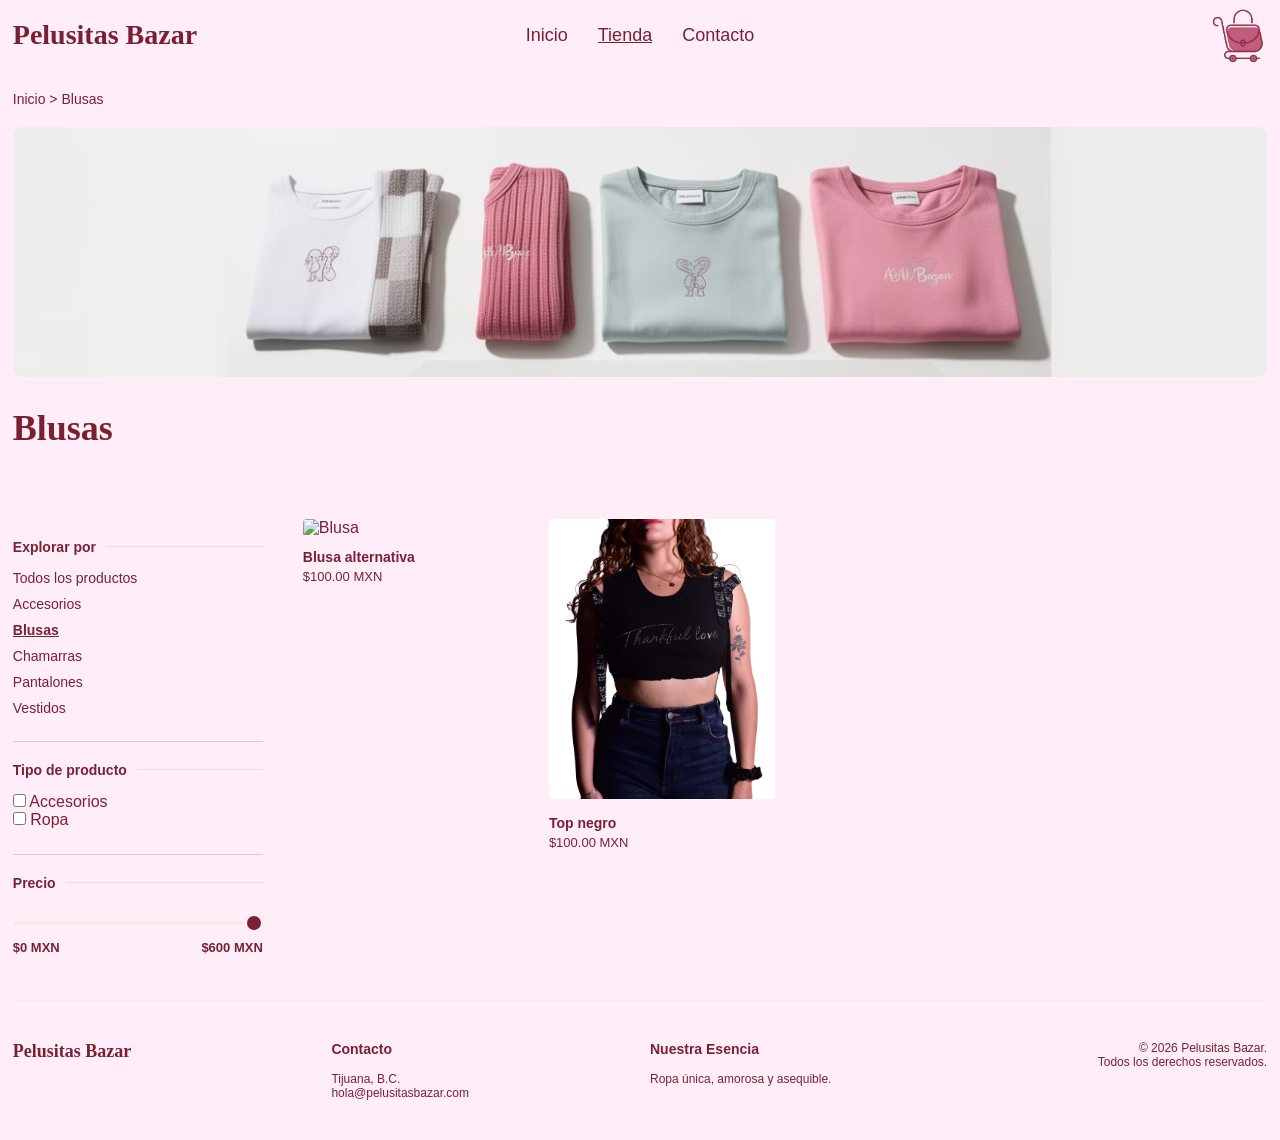
==== blusas.html @ 2b67fabf "Archivos Archivos" ====
<!DOCTYPE html>
<html>
<head>
    <meta charset="utf-8">
    <title>Blusas - Pelusitas Bazar</title>
    <link rel="stylesheet" href="estilos.css">
</head>
<body>
    <div id="container">
        <header class="header-moderno">
            <div class="logo-nav"><a href="index.html" style="text-decoration: none; color: #7a2035; font-size: 28px; font-weight: bold; font-family: 'Playfair Display', serif;">Pelusitas Bazar</a></div>
            <nav class="menu-central">
                <ul>
                    <li><a href="index.html">Inicio</a></li>
                    <li><a href="vestidos.html" style="text-decoration: underline;">Tienda</a></li>
                    <li><a href="contacto.html">Contacto</a></li>
                </ul>
            </nav>
            <div class="iconos-nav">
                <a href="javascript:void(0)" onclick="abrirCarrito()"><img src="img/icono-carrito.png" alt="Carrito" class="img-icono-carrito"></a>
            </div>
        </header>

        <div style="padding: 20px 0; text-align: left;">
            <p style="font-size: 14px; color: #7a2035; margin-bottom: 20px;">Inicio &gt; Blusas</p>
            <div style="width: 100%; height: 250px; overflow: hidden; border-radius: 8px; margin-bottom: 30px;">
                <img src="img/Bannertienda.jpg" alt="Colección Blusas" style="width: 100%; height: 100%; object-fit: cover;">
            </div>
            <h1 style="color: #7a2035; font-family: 'Playfair Display'; font-size: 36px; font-weight: bold; margin-bottom: 10px;">Blusas</h1>
        </div>

        <div class="tienda-layout">
            <aside class="sidebar-filtros">
                <div class="filtro-seccion" style="border-top: none;">
                    <h4>Explorar por</h4>
                    <ul>
                        <li><a href="tienda.html">Todos los productos</a></li>
                        <li><a href="accesorios.html">Accesorios</a></li>
                        <li><a href="blusas.html" class="activo">Blusas</a></li>
                        <li><a href="chamarras.html">Chamarras</a></li>
                        <li><a href="pantalones.html">Pantalones</a></li>
                        <li><a href="vestidos.html">Vestidos</a></li>
                    </ul>
                </div>
                <div class="filtro-seccion">
                    <h4>Tipo de producto</h4>
                    <label><input type="checkbox" class="filtro-cat" value="Accesorios" onchange="aplicarFiltros()"> Accesorios</label><br>
                    <label><input type="checkbox" class="filtro-cat" value="Ropa" onchange="aplicarFiltros()"> Ropa</label>
                </div>
                <div class="filtro-seccion">
                    <h4>Precio</h4>
                    <input type="range" id="rangoPrecio" min="0" max="600" value="600" oninput="aplicarFiltros()">
                    <div class="precios-label"><span>$0 MXN</span><span id="valorPrecio">$600 MXN</span></div>
                </div>
            </aside>

            <main style="flex: 1;">
                <div class="productos-grid" id="grid-productos">
                    <article class="articulo-producto" data-categoria="Ropa" data-precio="100" onclick="verDetalle('Blusa con diseño alternativo', 100.00, 'img/Blusaalter1.jpg', 'Hermosa blusa, ideal para mantenerte fresca y con estilo en días cálidos.')">
                        <img src="img/Blusaalter1.jpg" class="img-producto" alt="Blusa">
                      <h2>Blusa alternativa&nbsp;</h2>
                        <p class="precio">$100.00 MXN</p>
                    </article>

                  <article class="articulo-producto" data-categoria="Ropa" data-precio="100" onclick="verDetalle('Top negro', 100.00, 'img/Top1.jpg', 'Top perfecto para un look casual.')">
                        <img src="img/Top1.jpg" class="img-producto" alt="Top">
                      <h2>Top negro&nbsp;</h2>
                        <p class="precio">$100.00 MXN</p>
                    </article>
                </div>
            </main>
        </div>

        <footer class="footer-moderno">
            <div class="footer-col" style="font-size: 18px; font-weight: bold; font-family: 'Playfair Display', serif;">Pelusitas Bazar</div>
            <div class="footer-col"><h4>Contacto</h4><p>Tijuana, B.C.</p><p>hola@pelusitasbazar.com</p></div>
            <div class="footer-col"><h4>Nuestra Esencia</h4><p>Ropa única, amorosa y asequible.</p></div>
            <div class="footer-col" style="text-align: right;"><p>&copy; 2026 Pelusitas Bazar.<br>
              Todos los derechos reservados.</p>
            </div>
        </footer>
    </div>

    <div id="modalProducto" class="modal-producto"><div class="modal-contenido"><span class="cerrar-modal" onclick="cerrarModal()">&times;</span><div class="modal-imagen"><img id="imgModal" src="#" alt=""></div><div class="modal-info"><h2 id="tituloModal"></h2><p id="precioModal"></p><div class="cantidad-selector"><span>Cantidad *</span><input type="number" value="1" min="1"></div><button class="btn-comprar" id="btnAgregarModal">Agregar al carrito</button><button class="btn-comprar" style="background-color: #4b1220;" onclick="cerrarModal(); abrirCarrito();">Ver mi carrito</button><p id="descModal" style="font-size:14px; margin-top:20px; color:#666;"></p></div></div></div><div id="fondo-oscuro" class="fondo-oscuro" onclick="cerrarCarrito()"></div><div id="carrito-lateral"><button class="btn-cerrar-carrito" onclick="cerrarCarrito()">✖</button><h2 style="text-align:center; color:#7a2035;">Tu Carrito</h2><ul id="lista-carrito" style="list-style:none; padding:20px;"></ul><p style="text-align:center;"><strong>Total: $<span id="total-carrito">0</span> MXN</strong></p><button onclick="vaciarCarrito()" style="width:100%; padding:10px; background:none; border:1px solid #7a2035; color:#7a2035;">Vaciar Carrito</button></div><a id="btn-whatsapp" href="#" target="_blank" style="display:none; position:fixed; bottom:30px; right:30px; background:#25D366; color:white; padding:15px 25px; text-decoration:none; border-radius:50px; font-weight:bold; z-index:1000;">🛒 Pagar Pedido</a>
    <script>
        function aplicarFiltros() {
            let slider = document.getElementById("rangoPrecio"); let maxPrecio = parseFloat(slider.value); document.getElementById("valorPrecio").innerText = "$" + maxPrecio + " MXN";
            let checkboxes = document.querySelectorAll(".filtro-cat:checked"); let cats = Array.from(checkboxes).map(cb => cb.value);
            document.querySelectorAll(".articulo-producto").forEach(prod => {
                let precio = parseFloat(prod.getAttribute("data-precio")) || 0; let cat = prod.getAttribute("data-categoria");
                if (precio <= maxPrecio && (cats.length === 0 || cats.includes(cat))) { prod.style.display = "block"; } else { prod.style.display = "none"; }
            });
        }
        let carrito = JSON.parse(localStorage.getItem('miCarritoAW')) || []; let total = parseFloat(localStorage.getItem('miTotalAW')) || 0; let miNumeroDeWhatsApp = "526641811247";
        function verDetalle(n, p, i, d) { document.getElementById("tituloModal").innerText = n; document.getElementById("precioModal").innerText = "$" + p + " MXN"; document.getElementById("imgModal").src = i; document.getElementById("descModal").innerText = d; document.getElementById("btnAgregarModal").onclick = function() { agregarAlCarrito(n, p); cerrarModal(); }; document.getElementById("modalProducto").style.display = "block"; }
        function cerrarModal() { document.getElementById("modalProducto").style.display = "none"; }
        function inicializarPagina() { actualizarCarritoVisual(); if(carrito.length > 0) { prepararWhatsApp(); } }
        function agregarAlCarrito(n, p) { carrito.push({ nombre: n, precio: p }); total += p; localStorage.setItem('miCarritoAW', JSON.stringify(carrito)); localStorage.setItem('miTotalAW', total); actualizarCarritoVisual(); prepararWhatsApp(); abrirCarrito(); }
        function actualizarCarritoVisual() {
            let lista = document.getElementById("lista-carrito"); if (!lista) return; lista.innerHTML = carrito.length === 0 ? "<li>El carrito está vacío</li>" : "";
            for (let i = 0; i < carrito.length; i++) { lista.innerHTML += "<li style='display: flex; justify-content: space-between; margin-bottom: 8px; border-bottom: 1px dashed #c97a8e; padding-bottom: 4px;'><span>" + carrito[i].nombre + "</span><span>$" + carrito[i].precio + "</span></li>"; }
            document.getElementById("total-carrito").innerText = total;
        }
        function vaciarCarrito() { carrito = []; total = 0; localStorage.removeItem('miCarritoAW'); localStorage.removeItem('miTotalAW'); actualizarCarritoVisual(); document.getElementById("btn-whatsapp").style.display = "none"; }
        function prepararWhatsApp() {
            let msg = "Hola Pelusitas Bazar, me gustaría pedir lo siguiente:\n\n"; for (let i = 0; i < carrito.length; i++) { msg += "- " + carrito[i].nombre + " ($" + carrito[i].precio + ")\n"; } msg += "\n*Total estimado: $" + total + " MXN*";
            let btn = document.getElementById("btn-whatsapp"); if(btn) { btn.href = "https://wa.me/" + miNumeroDeWhatsApp + "?text=" + encodeURIComponent(msg); btn.style.display = "block"; }
        }
        function abrirCarrito() { document.getElementById("carrito-lateral").classList.add("abierto"); document.getElementById("fondo-oscuro").classList.add("activo"); }
        function cerrarCarrito() { document.getElementById("carrito-lateral").classList.remove("abierto"); document.getElementById("fondo-oscuro").classList.remove("activo"); }
        inicializarPagina();
    </script>
</body>
</html>
---- estilos.css ----
/* =========================================
   1. RESET Y BASE
========================================= */
* {
    margin: 0;
    padding: 0;
    box-sizing: border-box; 
}

body {
    background-color: #FFEEF8; /* Rosa pastel ultra tenue */
    background-image: none; 
    font-family: 'Helvetica Neue', Helvetica, Arial, sans-serif;
    color: #7a2035; 
}

#container {
    width: 98%; 
    max-width: 100%; 
    margin: 0 auto; 
    background-color: transparent; 
    padding: 0; 
    box-shadow: none; 
    border-radius: 0;
   
}

/* =========================================
   2. ENCABEZADO BOUTIQUE
========================================= */
.header-moderno {
    display: flex;
    justify-content: space-between; 
    align-items: center; 
    padding: 5px 0; 
    border-bottom: none; 
    margin-bottom: 0px; 
    
    /* === LA MAGIA FLOTANTE === */
    position: sticky;
    top: 0; /* Se pega exactamente en el borde superior de la pantalla */
    background-color: #FFEEF8; /* El mismo rosa de tu fondo para tapar lo que pasa por abajo */
    z-index: 1500; /* Se asegura de flotar por encima del banner y el carrusel */
}

/* Obliga al logo a ocupar exactamente la misma cantidad de espacio que el carrito */
.logo-nav {
    flex: 1;
}

/* Obliga al carrito a ocupar el mismo espacio que el logo, pero empuja el icono a la orilla derecha */
.iconos-nav {
    flex: 1;
    display: flex;
    justify-content: flex-end;
}

.menu-central ul {
    display: flex;
    list-style: none;
    gap: 30px; 
}

.menu-central a {
    text-decoration: none;
    color: #7a2035;
    font-size: 18px;
    font-weight: 500;
    transition: opacity 0.3s;
}

.menu-central a:hover {
    opacity: 0.6; 
}

.img-icono-carrito {
    width: 58px; /* Ajusta este número si lo quieres más grande o pequeño */
    height: auto;
    vertical-align: middle;
    transition: transform 0.3s ease; /* Pequeña animación */
}

/* Efecto para que el icono se haga un poquito más grande al pasar el mouse */
.iconos-nav a:hover .img-icono-carrito {
    transform: scale(1.1);
}


/* =========================================
   3. TÍTULOS Y BOTONES GLOBALES
========================================= */
.titulo-seccion {
    color: #7a2035;
    font-size: 28px;
    font-weight: bold;
    margin-bottom: 30px;
    border-bottom: none; 
}

.btn-comprar {
    background-color: #7a2035;
    color: #ffffff;
    border: none;
    padding: 12px 20px;
    cursor: pointer;
    width: 100%; 
    font-size: 14px;
    font-weight: normal; 
    transition: opacity 0.3s;
    border-radius: 4px; 
}

.btn-comprar:hover {
    background-color: #7a2035;
    color: #ffffff;
    opacity: 0.8; 
}

.clearfix {
    clear: both;
}

/* =========================================
   4. PRODUCTOS Y CATEGORÍAS (CUADRÍCULA)
========================================= */
.productos-grid, .categorias-grid {
    display: flex;
    flex-wrap: wrap;
    gap: 20px;
    justify-content: flex-start; 
}

.articulo-producto, .categoria-item {
    width: calc(25% - 15px); /* 4 elementos por fila */
    text-align: left; 
    margin-bottom: 30px;
    text-decoration: none;
    color: #7a2035;
}

.img-producto, .categoria-item img {
    width: 100%;
    height: 280px; 
    object-fit: cover;
    border-radius: 4px; 
    margin-bottom: 12px;
    transition: transform 0.4s ease;
}

.articulo-producto:hover .img-producto, .categoria-item:hover img {
    transform: scale(1.03); /* Efecto zoom suave */
}

.articulo-producto h2, .categoria-item h4 {
    font-size: 14px;
    text-transform: none; 
    font-weight: bold;
    color: #7a2035;
    margin-bottom: 4px;
    letter-spacing: 0;
}

.precio {
    font-size: 13px;
    color: #7a2035;
    font-weight: normal;
    margin-bottom: 10px;
}

/* --- ESTILOS PARA PRENDAS VENDIDAS --- */
.articulo-producto.vendido .img-producto {
    opacity: 0.5;
    filter: grayscale(100%);
}

.articulo-producto.vendido .precio {
    text-decoration: line-through;
    color: #999;
}

.btn-agotado {
    background: #eeeeee;
    color: #888888;
    border: 1px solid #cccccc;
    padding: 12px 0;
    width: 100%; 
    text-transform: uppercase;
    font-size: 11px;
    letter-spacing: 1px;
    font-weight: bold;
    cursor: not-allowed;
    border-radius: 4px;
}

/* =========================================
   5. CARRUSEL INICIO (DESLIZADOR)
========================================= */
.carrusel-wrapper {
    position: relative;
    display: flex;
    align-items: center;
}

.carrusel-contenedor {
    display: flex;
    gap: 20px;
    overflow-x: auto;
    scroll-behavior: smooth;
    flex-wrap: nowrap; 
    width: 100%;
    padding-bottom: 15px; 
    -ms-overflow-style: none; 
    scrollbar-width: none; 
    
    /* MAGIA AQUÍ: Agregamos el efecto imán obligatorio */
    scroll-snap-type: x mandatory; 
}

.carrusel-contenedor::-webkit-scrollbar {
    display: none; 
}

.carrusel-contenedor .categoria-item {
    flex: 0 0 calc(25% - 15px); 
    min-width: 260px; 
    margin-bottom: 0; 
    
    /* MAGIA AQUÍ: Le decimos que el imán atrape el inicio de cada foto */
    scroll-snap-align: start; 
}

.btn-carrusel {
    position: absolute;
    background-color: #fae8eb;
    color: #7a2035;
    border: none;
    border-radius: 50%;
    width: 45px;
    height: 45px;
    font-size: 18px;
    cursor: pointer;
    z-index: 10;
    display: flex;
    justify-content: center;
    align-items: center;
    transition: all 0.3s;
    box-shadow: 0 2px 6px rgba(0,0,0,0.15);
}

.btn-carrusel:hover {
    background-color: #7a2035;
    color: #fff;
}

.btn-carrusel.prev { left: -10px; }
.btn-carrusel.next { right: -10px; }

/* =========================================
   6. CARRITO LATERAL
========================================= */
#carrito-lateral {
    position: fixed;
    top: 0;
    right: -400px; 
    width: 350px;
    height: 100vh;
    background-color: #FFEEF8; 
    box-shadow: -5px 0 15px rgba(0,0,0,0.1);
    z-index: 2000;
    padding: 40px 20px;
    transition: right 0.4s ease; 
    overflow-y: auto;
}

#carrito-lateral.abierto { right: 0; }

.btn-cerrar-carrito {
    position: absolute;
    top: 20px;
    right: 20px;
    background: none;
    border: none;
    font-size: 24px;
    color: #7a2035;
    cursor: pointer;
}

.fondo-oscuro {
    position: fixed;
    top: 0; left: 0;
    width: 100%; height: 100vh;
    background: rgba(0,0,0,0.5);
    z-index: 1999;
    display: none; 
}

.fondo-oscuro.activo { display: block; }

/* =========================================
   7. SOSTENIBILIDAD Y FOOTER
========================================= */
.sostenibilidad-container {
    background-color: #FFD9F0; 
    padding: 60px 40px;
    text-align: center;
    margin: 60px 0; 
    border-radius: 4px;
}

.sostenibilidad-container h2 {
    color: #7a2035;
    font-size: 32px;
    margin-bottom: 30px;
    font-weight: bold;
}

.sostenibilidad-textos {
    display: flex;
    gap: 40px; 
    text-align: center;
    color: #7a2035;
    font-size: 14px;
    line-height: 1.6;
}

.sostenibilidad-textos p { flex: 1; }

.footer-moderno {
    display: flex;
    justify-content: space-between;
    align-items: flex-start;
    padding: 40px 0;
    border-top: 1px solid #fae8eb; 
    color: #7a2035;
    font-size: 12px;
    margin-top: 20px;
    gap: 20px;
}

.footer-col { flex: 1; }

.footer-col h4 {
    font-size: 14px;
    margin-bottom: 15px;
    font-weight: bold;
}

/* =========================================
   8. FORMULARIO DE CONTACTO
========================================= */
.formulario-contacto {
    display: flex;
    flex-direction: column;
    max-width: 500px;
    margin: 0 auto; 
}

.formulario-contacto label {
    margin-top: 20px;
    margin-bottom: 8px;
    font-size: 12px;
    font-weight: bold;
    text-transform: uppercase;
    letter-spacing: 1px;
}

.formulario-contacto input, 
.formulario-contacto textarea {
    padding: 12px;
    border: 1px solid #cccccc;
    font-family: inherit;
    font-size: 14px;
    background: transparent;
}

.formulario-contacto textarea {
    height: 120px;
    resize: vertical; 
}

.formulario-contacto button { margin-top: 30px; }

/* =========================================
   DISEÑO DE TIENDA (SIDEBAR + GRID)
========================================= */
.tienda-layout {
    display: flex;
    gap: 40px;
    margin-top: 40px;
}

.sidebar-filtros {
    flex: 0 0 250px;
    text-align: left;
}

.sidebar-filtros h3 {
    font-size: 18px;
    margin-bottom: 20px;
    border-bottom: 1px solid #7a2035;
    padding-bottom: 10px;
}

/* --- Mejoras en la Sidebar --- */
.filtro-seccion {
    border-top: 1px solid rgba(122, 32, 53, 0.2); /* Línea divisoria sutil */
    padding-top: 20px;
    margin-bottom: 25px;
}

.filtro-seccion h4 {
    display: flex;
    justify-content: space-between;
    align-items: center;
    font-size: 14px;
    font-weight: bold;
    color: #7a2035;
    margin-bottom: 15px;
}

/* Decoración de la línea al lado del título */
.filtro-seccion h4::after {
    content: "";
    flex: 1;
    height: 1px;
    background: rgba(122, 32, 53, 0.1);
    margin-left: 10px;
}

/* Estilo para el Rango de Precio (Slider) */
input[type=range] {
    -webkit-appearance: none;
    width: 100%;
    background: #fae8eb;
    height: 4px;
    border-radius: 5px;
    outline: none;
    margin: 15px 0;
}

input[type=range]::-webkit-slider-thumb {
    -webkit-appearance: none;
    appearance: none;
    width: 18px;
    height: 18px;
    background: #7a2035;
    border-radius: 50%;
    cursor: pointer;
    border: 2px solid #FFEEF8;
}

.precios-label {
    display: flex;
    justify-content: space-between;
    font-size: 13px;
    color: #7a2035;
    font-weight: bold;
}

.filtro-seccion ul {
    list-style: none;
}

.filtro-seccion li {
    margin-bottom: 10px;
    font-size: 14px;
}

/* Estilos para los enlaces de la barra lateral */
.filtro-seccion a {
    text-decoration: none;
    color: #7a2035;
    transition: opacity 0.3s;
}

.filtro-seccion a:hover {
    opacity: 0.6;
}

/* Para marcar en qué página estamos (activo) */
.filtro-seccion a.activo {
    font-weight: bold;
    text-decoration: underline;
}

/* =========================================
   VENTANA EMERGENTE (QUICK VIEW / MODAL)
========================================= */
.modal-producto {
    display: none; /* Oculto por defecto */
    position: fixed;
    z-index: 3000;
    left: 0; top: 0;
    width: 100%; height: 100%;
    background-color: rgba(0,0,0,0.7);
}

.modal-contenido {
    background-color: #FFEEF8;
    margin: 5% auto;
    padding: 40px;
    width: 80%;
    max-width: 1000px;
    display: flex;
    gap: 40px;
    position: relative;
    border-radius: 8px;
}

.modal-imagen {
    flex: 1;
}

.modal-imagen img {
    width: 100%;
    height: auto;
    border-radius: 4px;
}

.modal-info {
    flex: 1;
    text-align: left;
}

.cerrar-modal {
    position: absolute;
    top: 20px; right: 20px;
    font-size: 28px;
    cursor: pointer;
    color: #7a2035;
}

.cantidad-selector {
    display: flex;
    align-items: center;
    gap: 15px;
    margin: 20px 0;
}

.cantidad-selector input {
    width: 50px;
    padding: 8px;
    text-align: center;
    border: 1px solid #7a2035;
}

/* =========================================
   9. DISEÑO RESPONSIVO (CELULARES Y TABLETS)
========================================= */
@media (max-width: 768px) {
    
    #container {
        width: 95%;
        padding: 0 15px; 
    }
    
    /* Header apilado */
    .header-moderno {
        flex-direction: column; 
        gap: 15px;
    }
	
	/* Centra el carrito en celulares */
    .iconos-nav {
        justify-content: center;
    }

    /* Banner más pequeño */
    .hero-section img { height: 250px; }
    
    /* Productos a 2 columnas en celular */
    .articulo-producto, .categoria-item {
        width: calc(50% - 10px); 
    }
    
    /* Ajuste de Carrusel */
    .carrusel-contenedor .categoria-item {
        flex: 0 0 75%; 
        min-width: 220px;
    }
    .btn-carrusel {
        width: 35px; height: 35px; font-size: 14px;
    }
    
    /* Footer y Textos apilados */
    .sostenibilidad-textos {
        flex-direction: column; 
        gap: 20px;
    }
    .footer-moderno {
        flex-direction: column; 
        text-align: center;
    }
}
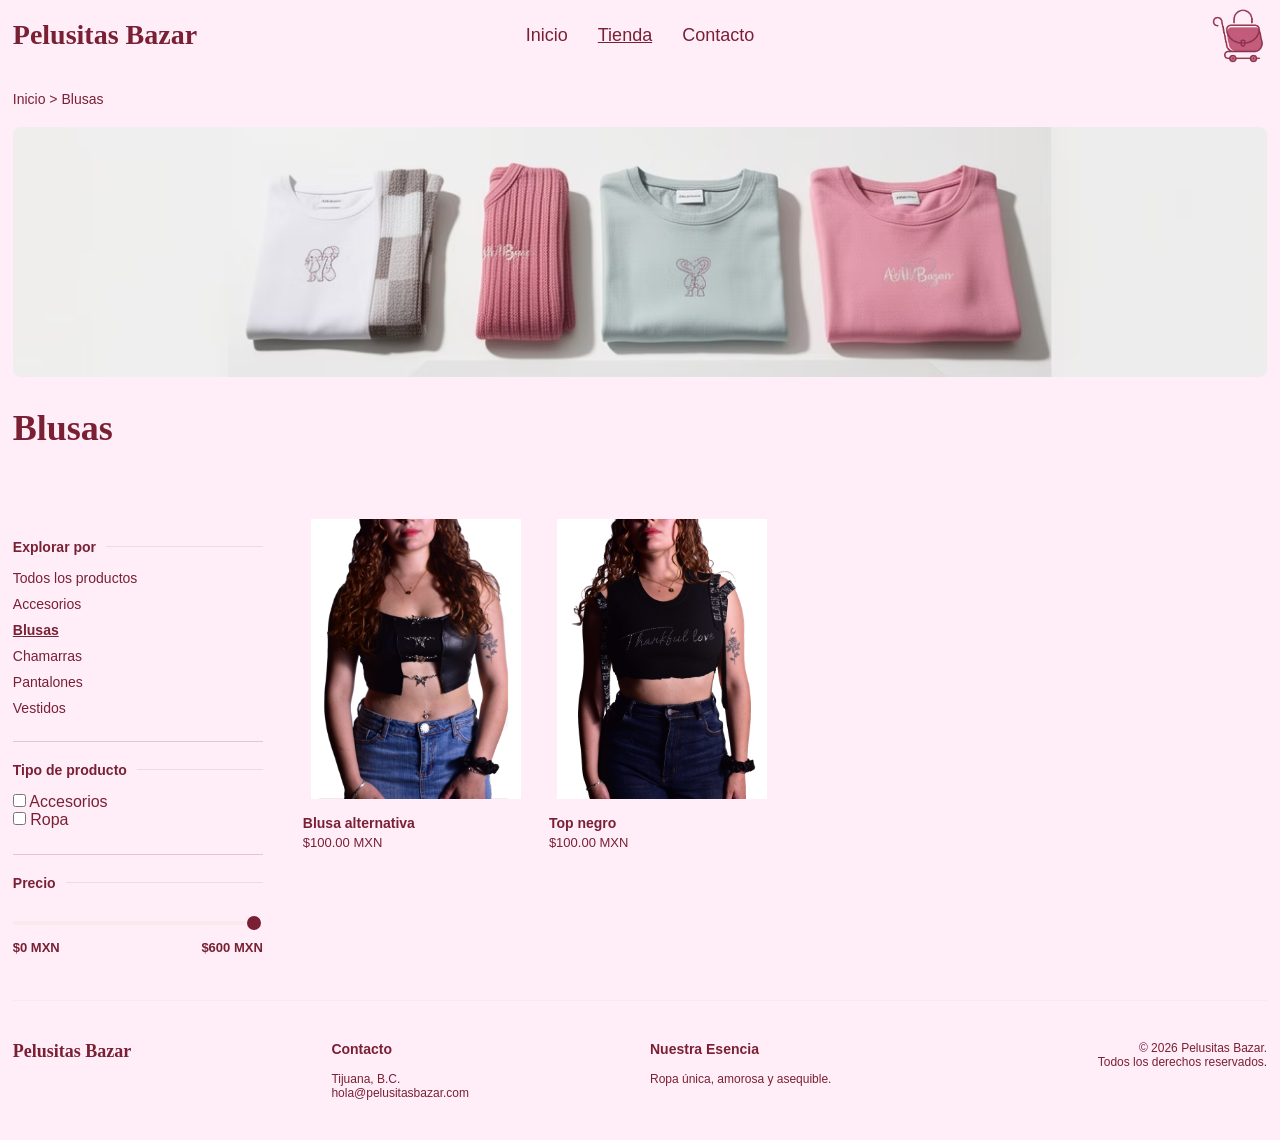
==== commit df636b46: "yaaa" ====
--- a/blusas.html
+++ b/blusas.html
@@ -56,8 +56,8 @@
 
             <main style="flex: 1;">
                 <div class="productos-grid" id="grid-productos">
-                    <article class="articulo-producto" data-categoria="Ropa" data-precio="100" onclick="verDetalle('Blusa con diseño alternativo', 100.00, 'img/Blusaalter1.jpg', 'Hermosa blusa, ideal para mantenerte fresca y con estilo en días cálidos.')">
-                        <img src="img/Blusaalter1.jpg" class="img-producto" alt="Blusa">
+                   <article class="articulo-producto" data-categoria="Ropa" data-precio="100" onclick="verDetalle('Blusa con diseño alternativo', 100.00, 'img/Blusaalter1.JPG', 'Hermosa blusa, ideal para mantenerte fresca y con estilo en días cálidos.')">
+                        <img src="img/Blusaalter1.JPG" class="img-producto" alt="Blusa">
                       <h2>Blusa alternativa&nbsp;</h2>
                         <p class="precio">$100.00 MXN</p>
                     </article>
@@ -81,7 +81,8 @@
         </footer>
     </div>
 
-    <div id="modalProducto" class="modal-producto"><div class="modal-contenido"><span class="cerrar-modal" onclick="cerrarModal()">&times;</span><div class="modal-imagen"><img id="imgModal" src="#" alt=""></div><div class="modal-info"><h2 id="tituloModal"></h2><p id="precioModal"></p><div class="cantidad-selector"><span>Cantidad *</span><input type="number" value="1" min="1"></div><button class="btn-comprar" id="btnAgregarModal">Agregar al carrito</button><button class="btn-comprar" style="background-color: #4b1220;" onclick="cerrarModal(); abrirCarrito();">Ver mi carrito</button><p id="descModal" style="font-size:14px; margin-top:20px; color:#666;"></p></div></div></div><div id="fondo-oscuro" class="fondo-oscuro" onclick="cerrarCarrito()"></div><div id="carrito-lateral"><button class="btn-cerrar-carrito" onclick="cerrarCarrito()">✖</button><h2 style="text-align:center; color:#7a2035;">Tu Carrito</h2><ul id="lista-carrito" style="list-style:none; padding:20px;"></ul><p style="text-align:center;"><strong>Total: $<span id="total-carrito">0</span> MXN</strong></p><button onclick="vaciarCarrito()" style="width:100%; padding:10px; background:none; border:1px solid #7a2035; color:#7a2035;">Vaciar Carrito</button></div><a id="btn-whatsapp" href="#" target="_blank" style="display:none; position:fixed; bottom:30px; right:30px; background:#25D366; color:white; padding:15px 25px; text-decoration:none; border-radius:50px; font-weight:bold; z-index:1000;">🛒 Pagar Pedido</a>
+    <div id="modalProducto" class="modal-producto"><div class="modal-contenido"><span class="cerrar-modal" onclick="cerrarModal()">&times;</span><div class="modal-imagen"><img id="imgModal" src="#" alt=""></div><div class="modal-info"><h2 id="tituloModal"></h2><p id="precioModal"></p>
+		<button class="btn-comprar" id="btnAgregarModal">Agregar al carrito</button><button class="btn-comprar" style="background-color: #4b1220;" onclick="cerrarModal(); abrirCarrito();">Ver mi carrito</button><p id="descModal" style="font-size:14px; margin-top:20px; color:#666;"></p></div></div></div><div id="fondo-oscuro" class="fondo-oscuro" onclick="cerrarCarrito()"></div><div id="carrito-lateral"><button class="btn-cerrar-carrito" onclick="cerrarCarrito()">✖</button><h2 style="text-align:center; color:#7a2035;">Tu Carrito</h2><ul id="lista-carrito" style="list-style:none; padding:20px;"></ul><p style="text-align:center;"><strong>Total: $<span id="total-carrito">0</span> MXN</strong></p><button onclick="vaciarCarrito()" style="width:100%; padding:10px; background:none; border:1px solid #7a2035; color:#7a2035;">Vaciar Carrito</button></div><a id="btn-whatsapp" href="#" target="_blank" style="display:none; position:fixed; bottom:30px; right:30px; background:#25D366; color:white; padding:15px 25px; text-decoration:none; border-radius:50px; font-weight:bold; z-index:1000;">🛒 Pagar Pedido</a>
     <script>
         function aplicarFiltros() {
             let slider = document.getElementById("rangoPrecio"); let maxPrecio = parseFloat(slider.value); document.getElementById("valorPrecio").innerText = "$" + maxPrecio + " MXN";
--- a/estilos.css
+++ b/estilos.css
@@ -141,7 +141,7 @@
 .img-producto, .categoria-item img {
     width: 100%;
     height: 280px; 
-    object-fit: cover;
+    object-fit: contain;
     border-radius: 4px; 
     margin-bottom: 12px;
     transition: transform 0.4s ease;
